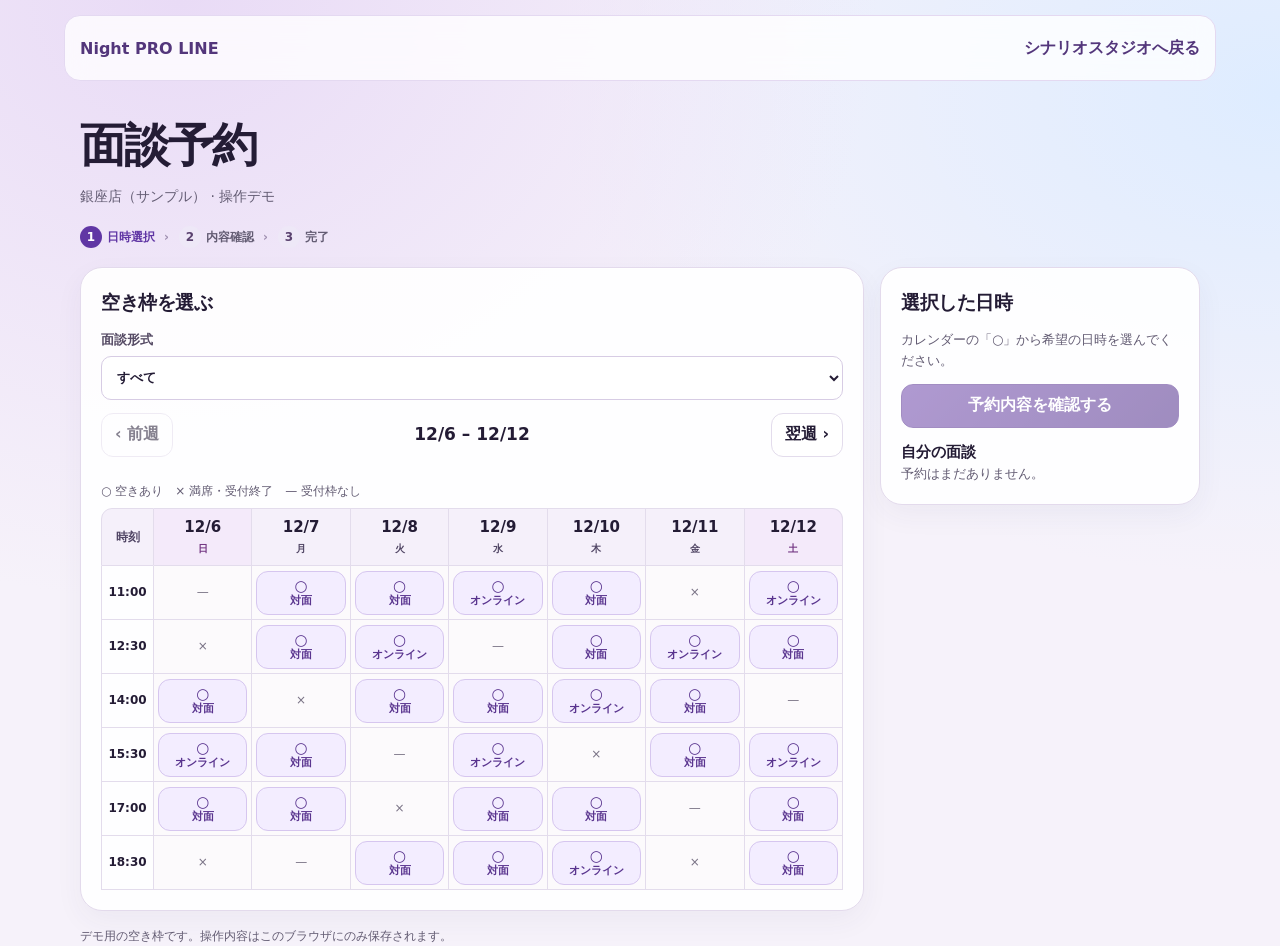
==== interview/index.html @ 4cc8f78d "Publish interactive interview calendar demo" ====
<!doctype html>
<html lang="ja">
<head>
<meta charset="utf-8"><meta name="viewport" content="width=device-width, initial-scale=1">
<title>面談予約 | Night PRO LINE</title>
<link rel="stylesheet" href="./calendar.css"><script type="module" src="./demo.mjs"></script>
</head>
<body class="interview-page">
<header class="interview-header"><a href="../">Night PRO LINE</a><a href="../">シナリオスタジオへ戻る</a></header>
<main id="interview" aria-busy="true"></main>
</body>
</html>
---- interview/calendar.css ----
.interview-app{--ink:#241c35;--muted:#635c73;--accent:#6036a4;--line:#e3dcec;--white:#ffffffed;max-width:1120px;margin:0 auto 64px;color:var(--ink);font-family:"Inter","Hiragino Sans","Yu Gothic",system-ui,sans-serif;line-height:1.55;text-align:left}
.interview-app *{box-sizing:border-box}
.interview-app [hidden]{display:none!important}
.interview-app h1,.interview-app h2,.interview-app h3,.interview-app p{margin:0}
.interview-app button,.interview-app input,.interview-app select{font:inherit;color:var(--ink)}
.interview-app button{cursor:pointer;min-height:44px;border-radius:12px;border:1px solid var(--line);background:#fff;padding:8px 13px;font-weight:650;box-shadow:none}
.interview-app button:disabled{cursor:default;opacity:.55}
.interview-app button:hover:not(:disabled){border-color:var(--accent);background:#f6efff}
.interview-app button.primary{background:linear-gradient(135deg,#7048ac,#52308c);border:1px solid #573292;color:white;font-weight:750}
.interview-app button.secondary{color:var(--accent)}
.interview-app :focus-visible{outline:3px solid #9c5acc;outline-offset:3px}
.interview-app .hero{display:block;padding:29px 0 18px}
.interview-app .hero h1{font-size:clamp(30px,5vw,46px);letter-spacing:-.045em;font-weight:790}
.interview-app .hero p{font-size:14px;margin-top:5px;color:var(--muted)}
.interview-app .flow{display:flex;gap:10px;align-items:center;padding:0;margin:0 0 19px;list-style:none;font-size:12px;color:var(--muted)}
.interview-app .flow li{display:flex;gap:5px;align-items:center;font-weight:650;white-space:nowrap}
.interview-app .flow li:not(:last-child)::after{content:"›";margin-left:4px;color:#9f8fb0}
.interview-app .flow b{height:22px;width:22px;border-radius:50%;display:grid;place-items:center;background:#eee8f7;color:#5a426f}
.interview-app .flow [aria-current]{color:var(--accent)}
.interview-app .flow [aria-current] b{background:var(--accent);color:#fff}
.interview-app .columns{display:grid;grid-template-columns:minmax(0,1fr) minmax(250px,320px);gap:16px;align-items:start}
.interview-app .box{border:1px solid #e3daec;border-radius:22px;padding:20px;background:var(--white);box-shadow:0 10px 28px #4334600d,inset 0 1px #fff;min-width:0}
.interview-app .box h2{font-size:19px;letter-spacing:-.02em}
.interview-app .box h3{font-size:15px}
.interview-app .box p{color:var(--muted);font-size:13px}
.interview-app .stack{display:grid;gap:13px}
.interview-app .weekbar{display:flex;align-items:center;justify-content:space-between;gap:8px;margin:0 0 12px}
.interview-app .weekbar button{flex:0 0 auto}
.interview-app .weekbar strong{font-size:clamp(13px,2vw,17px);text-align:center}
.interview-app .grid{border-collapse:separate;border-spacing:0;width:100%;table-layout:fixed;font-size:12px}
.interview-app .grid caption{text-align:left;color:var(--muted);margin-bottom:8px}
.interview-app .grid th,.interview-app .grid td{border:solid var(--line);border-width:0 1px 1px 0;text-align:center;padding:4px}
.interview-app .grid th:first-child{border-left-width:1px;width:53px}
.interview-app .grid thead th{border-top-width:1px;background:#f5f0fa;padding:7px 2px;color:#504564}
.interview-app .grid thead th:first-child{border-top-left-radius:11px}
.interview-app .grid thead th:last-child{border-top-right-radius:11px}
.interview-app .grid thead .weekend{background:#f4eafa;color:#713481}
.interview-app .grid time{display:block;font-size:15px;color:var(--ink)}
.interview-app .grid td{height:54px;color:#797285;background:#fcfafc}
.interview-app .grid td button{width:100%;border:1px solid #d6c6ef;background:#f3edff;color:#5a358f;padding:3px;font-size:11px;display:grid;place-content:center;line-height:1.2}
.interview-app .grid td button b{font-size:15px;line-height:1.1}
.interview-app .grid td button[aria-pressed=true],.interview-app .mobile-slots button[aria-pressed=true]{background:#63399c;color:#fff;border-color:#63399c}
.interview-app .mobile-calendar{display:none}
.interview-app .date-strip{display:grid;grid-template-columns:repeat(7,minmax(0,1fr));gap:3px;margin-bottom:12px}
.interview-app .date-strip button{min-width:0;line-height:1.15;padding:7px 1px;font-size:11px}
.interview-app .date-strip b{display:block;font-size:14px}
.interview-app .date-strip small{display:block;white-space:nowrap;font-size:9px;margin-top:4px}
.interview-app .date-strip [aria-pressed=true]{background:#643994;color:white;border-color:#643994}
.interview-app .mobile-slots{display:grid;grid-template-columns:repeat(2,minmax(0,1fr));gap:8px}
.interview-app .mobile-slots button{display:flex;gap:6px;align-items:center;justify-content:space-between;padding-inline:8px;font-weight:650}
.interview-app .slot-summary{border-inline-start:3px solid #a680c8;background:#f7f1fb;padding:10px 12px;border-radius:0 10px 10px 0;overflow-wrap:anywhere}
.interview-app .controls{display:flex;gap:7px;flex-wrap:wrap;align-items:center}
.interview-app label.field{display:grid;gap:5px;color:#544963;font-size:13px;font-weight:650}
.interview-app input,.interview-app select{width:100%;border:1px solid #d7cce4;border-radius:10px;padding:9px 11px;min-height:44px;background:#fff}
.interview-app .notice{padding:10px 12px;border:1px solid #e1cbaa;background:#fff4df;border-radius:10px;color:#653d13;margin-bottom:13px;font-size:14px}
.interview-app .success{display:inline-flex;color:#215c47;background:#e5f5ed;padding:4px 10px;border-radius:999px;font-weight:750;font-size:13px;align-self:start}
.interview-app .small{color:var(--muted);font-size:12px}
.interview-app .record{padding:12px 0;border-top:1px solid var(--line)}
.interview-app .record:first-of-type{border-top:0}
.interview-app .wrap{white-space:pre-line;overflow-wrap:anywhere}
.interview-app .visually-hidden{position:absolute;width:1px;height:1px;overflow:hidden;clip-path:inset(50%);white-space:nowrap}
.interview-app footer{color:var(--muted);font-size:12px;padding:16px 0 0}
body.interview-page{margin:0;background:radial-gradient(ellipse at 14% 0,#e9dbf6 0,transparent 45%),radial-gradient(ellipse at 100% 10%,#deecff 0,transparent 40%),#f6f2fa;color:#241c35}
.interview-page #interview{width:min(1120px,calc(100% - 40px));margin:auto}
.interview-page .interview-header{width:min(1120px,calc(100% - 40px));margin:15px auto 0;padding:10px 15px;border:1px solid #e4d9f1;border-radius:16px;background:#ffffffc9;backdrop-filter:blur(14px);display:flex;justify-content:space-between;gap:10px;align-items:center;font-family:system-ui,sans-serif}
.interview-header a{color:#53367b;font-weight:750;text-decoration:none;min-height:44px;display:flex;align-items:center}
body.has-interviews main.auth{max-width:min(1120px,calc(100vw - 30px))}
@media(max-width:760px){.interview-app .columns{grid-template-columns:1fr;gap:10px}.interview-app .box{padding:13px;border-radius:16px}.interview-app .desktop-calendar{display:none}.interview-app .mobile-calendar{display:block}.interview-app .hero{padding:19px 0 12px}.interview-page #interview,.interview-page .interview-header{width:calc(100% - 24px)}}

.interview-app input.inline-check{width:auto;min-height:0}
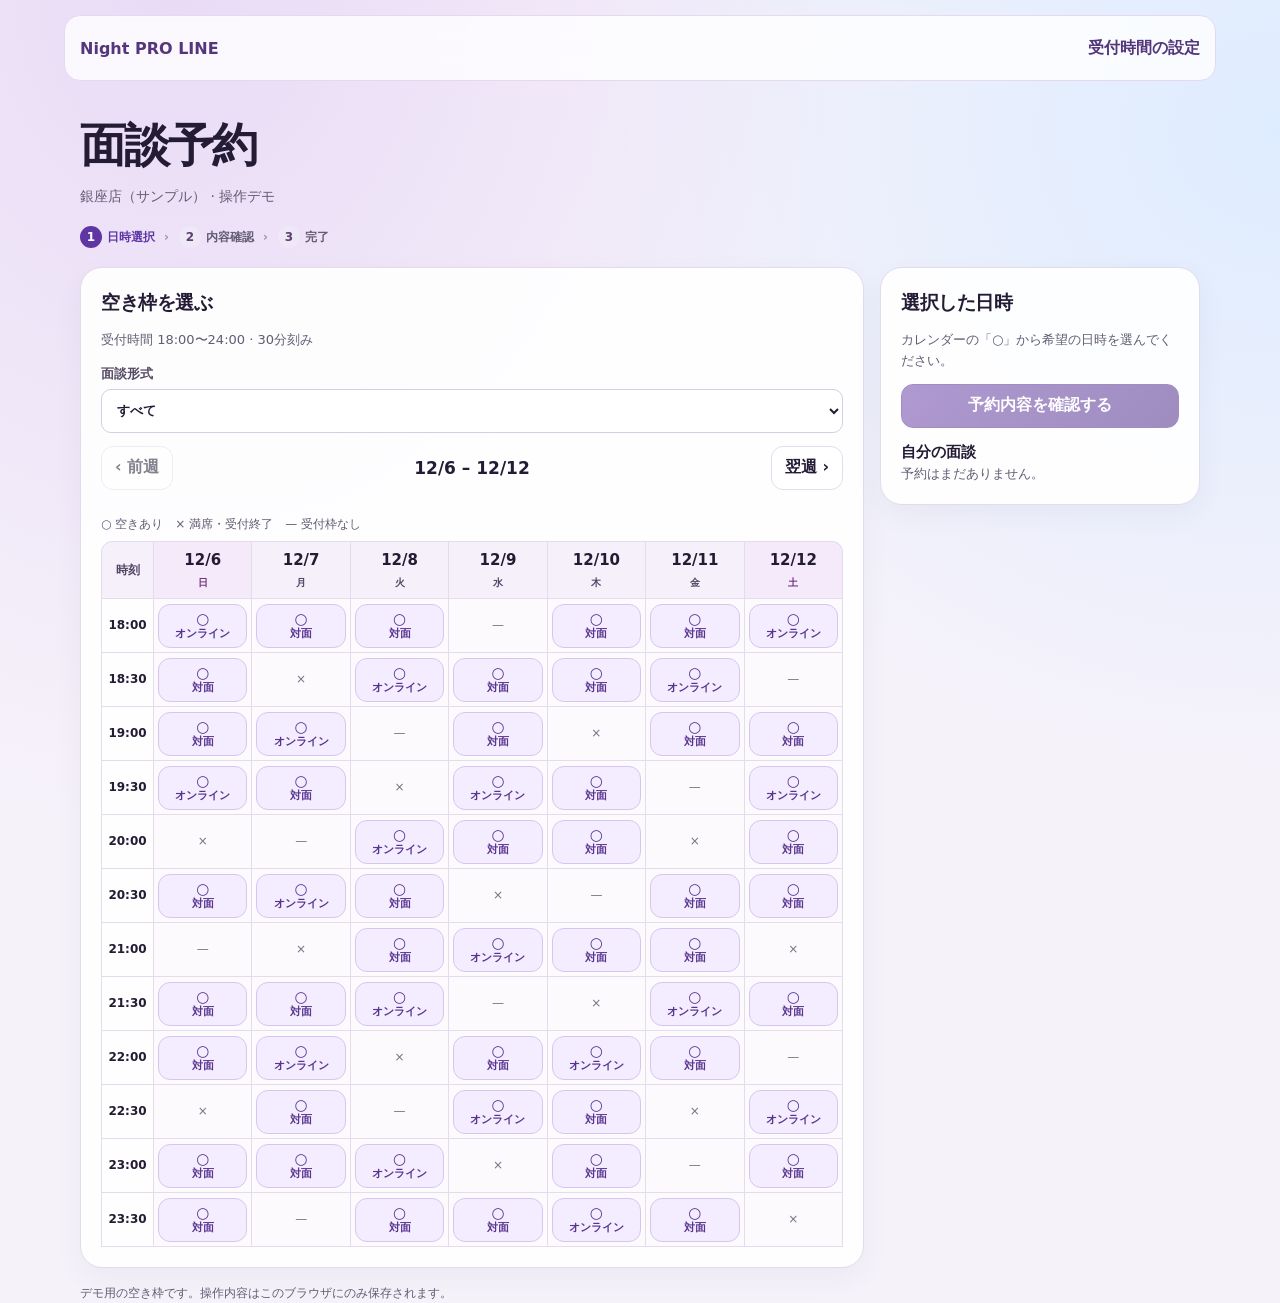
==== commit c331156b: "Show evening interview hours and editable demo settings" ====
--- a/interview/index.html
+++ b/interview/index.html
@@ -6,7 +6,7 @@
 <link rel="stylesheet" href="./calendar.css"><script type="module" src="./demo.mjs"></script>
 </head>
 <body class="interview-page">
-<header class="interview-header"><a href="../">Night PRO LINE</a><a href="../">シナリオスタジオへ戻る</a></header>
+<header class="interview-header"><a href="../">Night PRO LINE</a><a href="./hours.html">受付時間の設定</a></header>
 <main id="interview" aria-busy="true"></main>
 </body>
 </html>
--- a/interview/calendar.css
+++ b/interview/calendar.css
@@ -68,3 +68,6 @@
 @media(max-width:760px){.interview-app .columns{grid-template-columns:1fr;gap:10px}.interview-app .box{padding:13px;border-radius:16px}.interview-app .desktop-calendar{display:none}.interview-app .mobile-calendar{display:block}.interview-app .hero{padding:19px 0 12px}.interview-page #interview,.interview-page .interview-header{width:calc(100% - 24px)}}
 
 .interview-app input.inline-check{width:auto;min-height:0}
+.interview-app .time-fields{display:grid;grid-template-columns:1fr 1fr;gap:10px}
+.interview-app .mobile-slots button:disabled{background:#f4f0f7;color:#655d72;opacity:1}
+.interview-app .mobile-slots button span{font-size:11px}
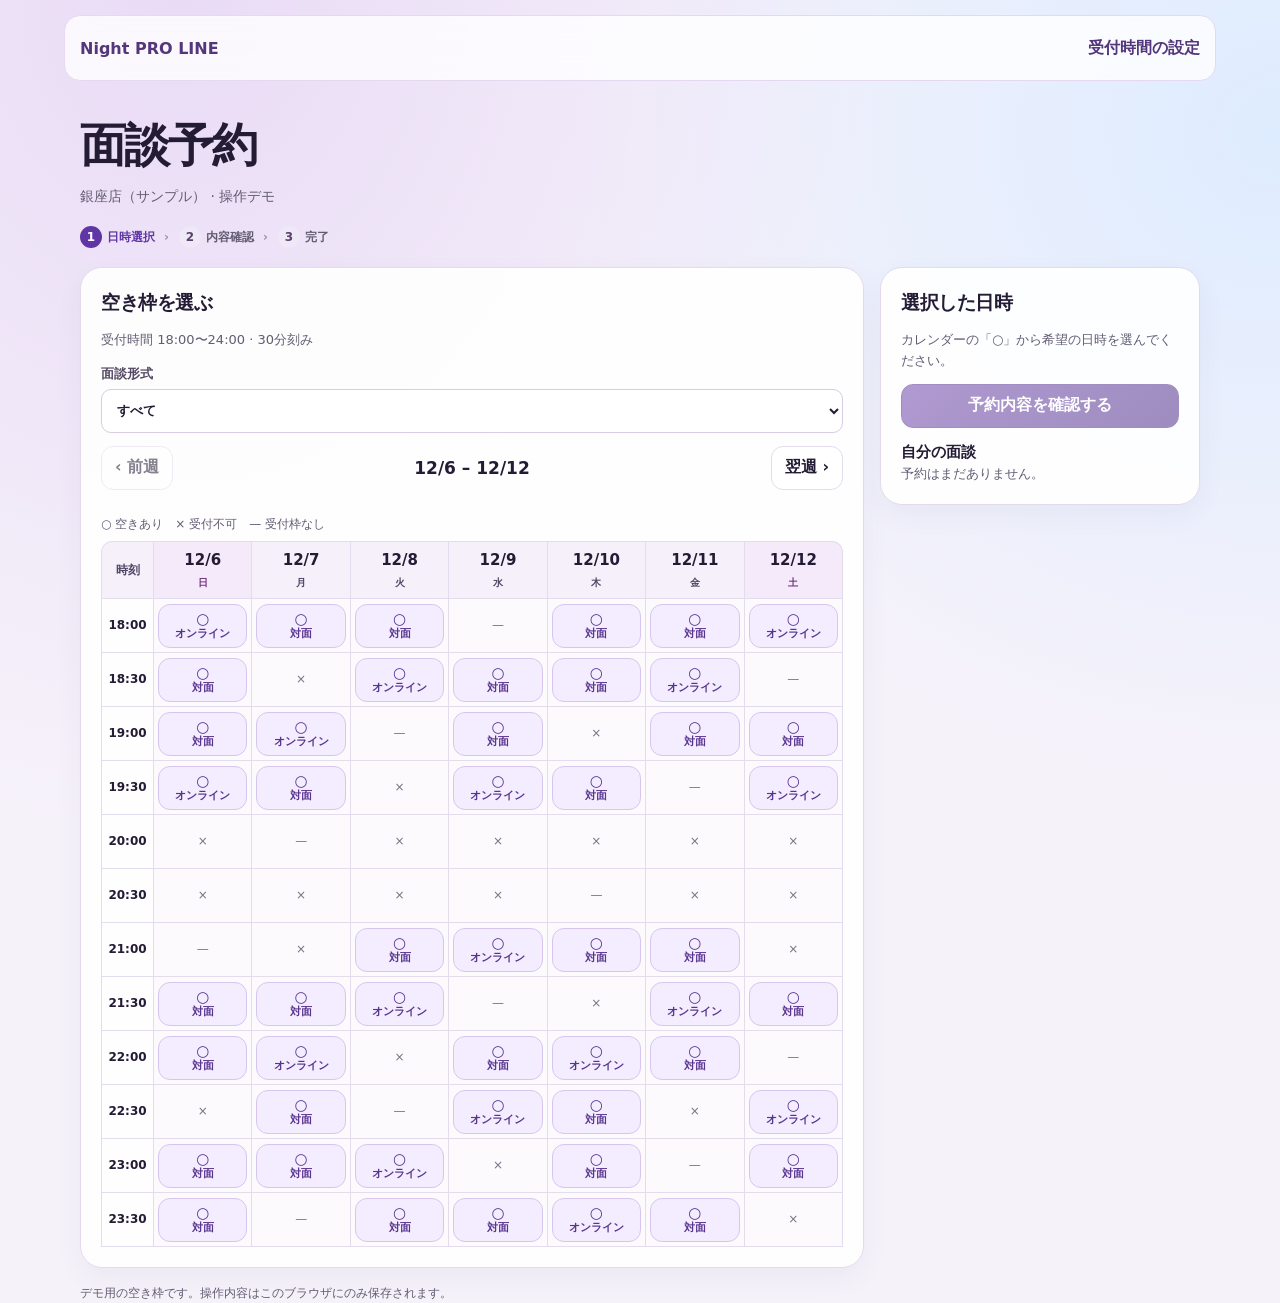
==== commit 308eeadd: "Demonstrate Calendar conflicts and interview blackout periods" ====
--- a/interview/index.html
+++ b/interview/index.html
@@ -3,7 +3,7 @@
 <head>
 <meta charset="utf-8"><meta name="viewport" content="width=device-width, initial-scale=1">
 <title>面談予約 | Night PRO LINE</title>
-<link rel="stylesheet" href="./calendar.css"><script type="module" src="./demo.mjs"></script>
+<link rel="stylesheet" href="./calendar.css?v=3"><script type="module" src="./demo.mjs?v=3"></script>
 </head>
 <body class="interview-page">
 <header class="interview-header"><a href="../">Night PRO LINE</a><a href="./hours.html">受付時間の設定</a></header>
--- a/interview/calendar.css
+++ b/interview/calendar.css
@@ -71,3 +71,6 @@
 .interview-app .time-fields{display:grid;grid-template-columns:1fr 1fr;gap:10px}
 .interview-app .mobile-slots button:disabled{background:#f4f0f7;color:#655d72;opacity:1}
 .interview-app .mobile-slots button span{font-size:11px}
+.interview-app .demo-availability-status{color:#563284;font-size:14px;font-weight:650}
+.interview-app .demo-availability-status:not(:empty){padding:12px 0}
+.interview-app .demo-availability-status:empty{height:16px}
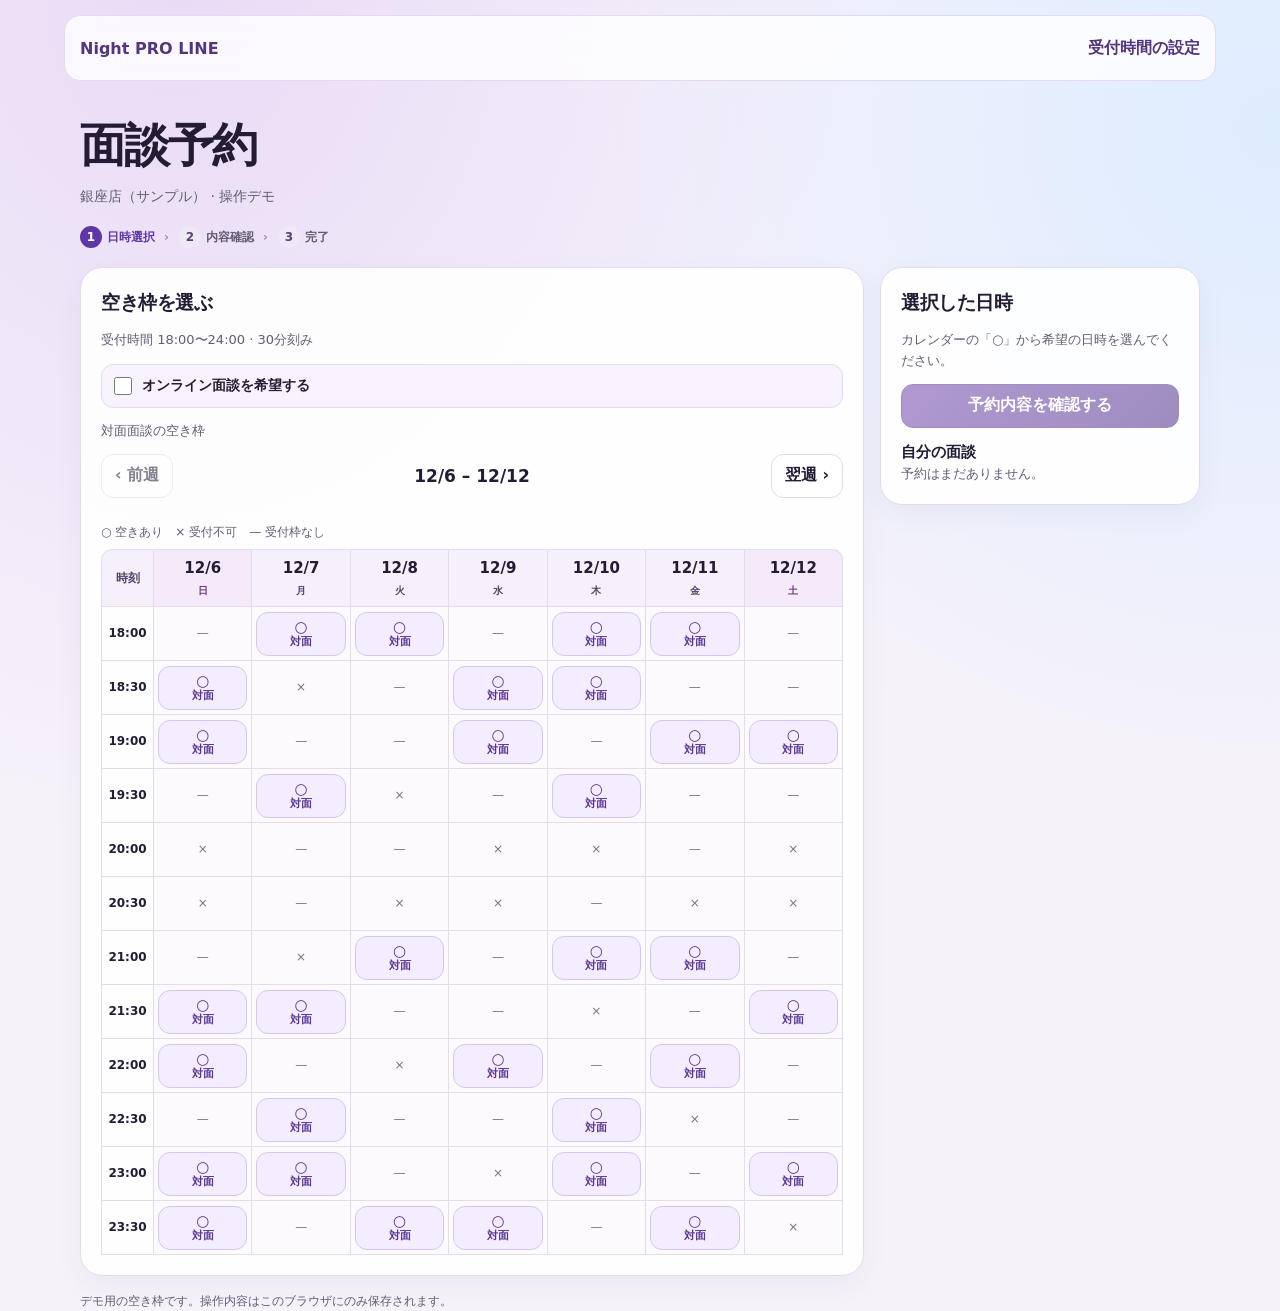
==== commit b208e086: "Default the interview demo to in-person appointments" ====
--- a/interview/index.html
+++ b/interview/index.html
@@ -3,7 +3,7 @@
 <head>
 <meta charset="utf-8"><meta name="viewport" content="width=device-width, initial-scale=1">
 <title>面談予約 | Night PRO LINE</title>
-<link rel="stylesheet" href="./calendar.css?v=3"><script type="module" src="./demo.mjs?v=3"></script>
+<link rel="stylesheet" href="./calendar.css?v=4"><script type="module" src="./demo.mjs?v=4"></script>
 </head>
 <body class="interview-page">
 <header class="interview-header"><a href="../">Night PRO LINE</a><a href="./hours.html">受付時間の設定</a></header>
--- a/interview/calendar.css
+++ b/interview/calendar.css
@@ -74,3 +74,5 @@
 .interview-app .demo-availability-status{color:#563284;font-size:14px;font-weight:650}
 .interview-app .demo-availability-status:not(:empty){padding:12px 0}
 .interview-app .demo-availability-status:empty{height:16px}
+.interview-app .interview-option{display:flex;align-items:center;gap:10px;min-height:44px;padding:8px 12px;border:1px solid var(--line);border-radius:12px;background:#f7f2fb;color:var(--ink);font-size:14px;font-weight:650;cursor:pointer}
+.interview-app .interview-option input{width:18px;height:18px;min-height:0;margin:0;padding:0;flex:0 0 auto;accent-color:var(--accent)}
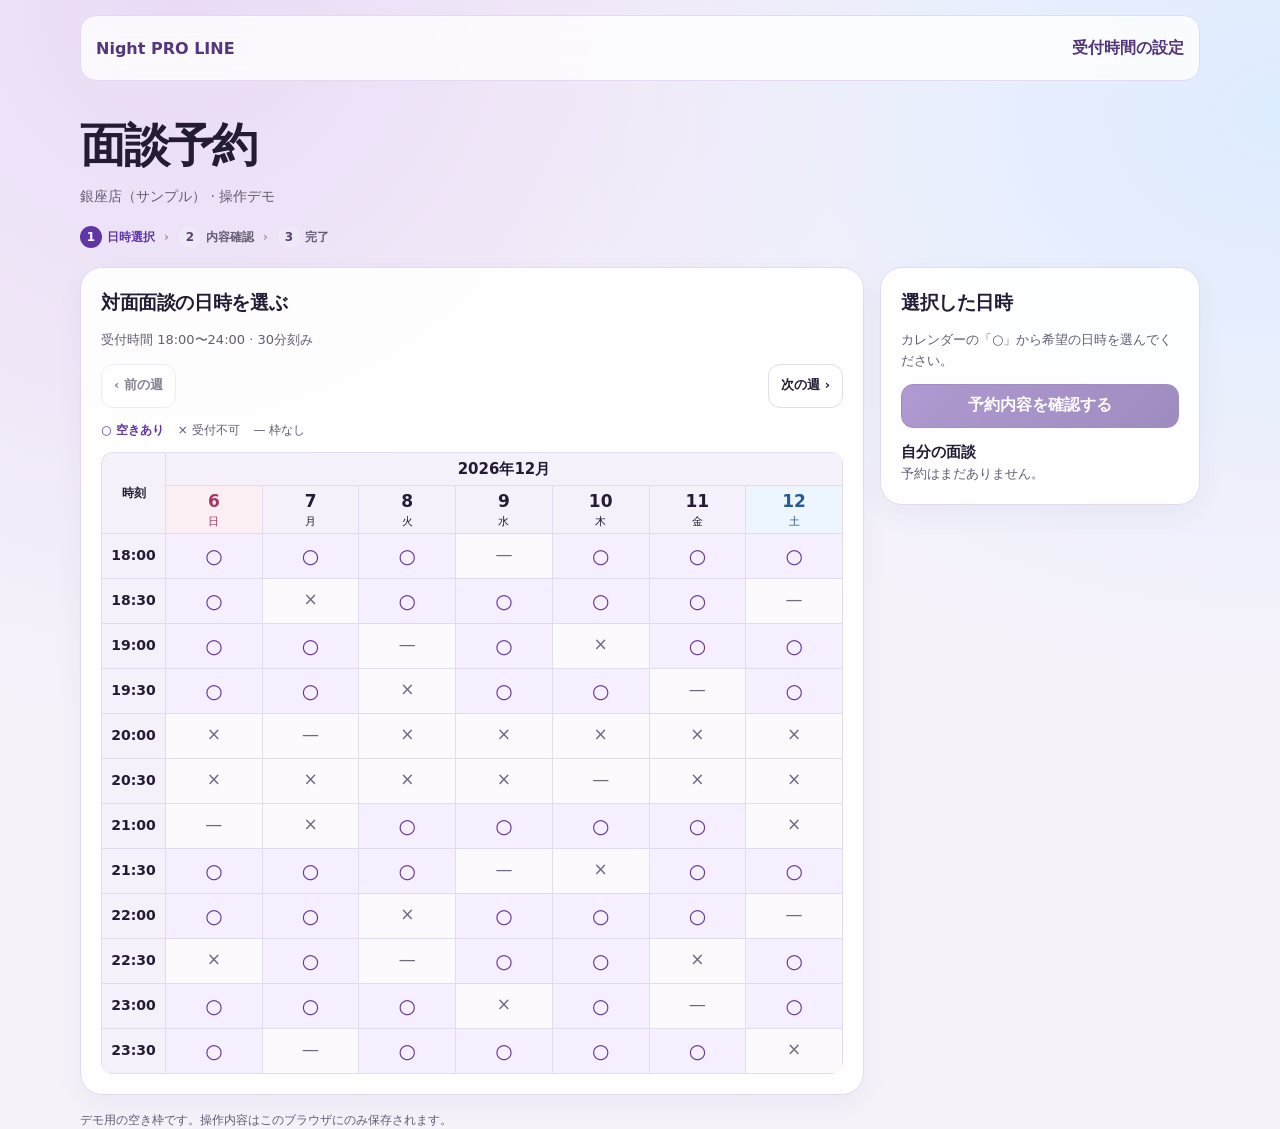
==== commit 8a5d975e: "Fit interview availability into a weekly calendar on mobile" ====
--- a/interview/index.html
+++ b/interview/index.html
@@ -3,7 +3,7 @@
 <head>
 <meta charset="utf-8"><meta name="viewport" content="width=device-width, initial-scale=1">
 <title>面談予約 | Night PRO LINE</title>
-<link rel="stylesheet" href="./calendar.css?v=4"><script type="module" src="./demo.mjs?v=4"></script>
+<link rel="stylesheet" href="./calendar.css?v=5"><script type="module" src="./demo.mjs?v=5"></script>
 </head>
 <body class="interview-page">
 <header class="interview-header"><a href="../">Night PRO LINE</a><a href="./hours.html">受付時間の設定</a></header>
--- a/interview/calendar.css
+++ b/interview/calendar.css
@@ -9,7 +9,7 @@
 .interview-app button.primary{background:linear-gradient(135deg,#7048ac,#52308c);border:1px solid #573292;color:white;font-weight:750}
 .interview-app button.secondary{color:var(--accent)}
 .interview-app :focus-visible{outline:3px solid #9c5acc;outline-offset:3px}
-.interview-app .hero{display:block;padding:29px 0 18px}
+.interview-app .hero{display:block;padding:29px 0 18px;background:transparent;color:var(--ink)}
 .interview-app .hero h1{font-size:clamp(30px,5vw,46px);letter-spacing:-.045em;font-weight:790}
 .interview-app .hero p{font-size:14px;margin-top:5px;color:var(--muted)}
 .interview-app .flow{display:flex;gap:10px;align-items:center;padding:0;margin:0 0 19px;list-style:none;font-size:12px;color:var(--muted)}
@@ -24,30 +24,29 @@
 .interview-app .box h3{font-size:15px}
 .interview-app .box p{color:var(--muted);font-size:13px}
 .interview-app .stack{display:grid;gap:13px}
-.interview-app .weekbar{display:flex;align-items:center;justify-content:space-between;gap:8px;margin:0 0 12px}
-.interview-app .weekbar button{flex:0 0 auto}
-.interview-app .weekbar strong{font-size:clamp(13px,2vw,17px);text-align:center}
-.interview-app .grid{border-collapse:separate;border-spacing:0;width:100%;table-layout:fixed;font-size:12px}
-.interview-app .grid caption{text-align:left;color:var(--muted);margin-bottom:8px}
-.interview-app .grid th,.interview-app .grid td{border:solid var(--line);border-width:0 1px 1px 0;text-align:center;padding:4px}
-.interview-app .grid th:first-child{border-left-width:1px;width:53px}
-.interview-app .grid thead th{border-top-width:1px;background:#f5f0fa;padding:7px 2px;color:#504564}
-.interview-app .grid thead th:first-child{border-top-left-radius:11px}
-.interview-app .grid thead th:last-child{border-top-right-radius:11px}
-.interview-app .grid thead .weekend{background:#f4eafa;color:#713481}
-.interview-app .grid time{display:block;font-size:15px;color:var(--ink)}
-.interview-app .grid td{height:54px;color:#797285;background:#fcfafc}
-.interview-app .grid td button{width:100%;border:1px solid #d6c6ef;background:#f3edff;color:#5a358f;padding:3px;font-size:11px;display:grid;place-content:center;line-height:1.2}
-.interview-app .grid td button b{font-size:15px;line-height:1.1}
-.interview-app .grid td button[aria-pressed=true],.interview-app .mobile-slots button[aria-pressed=true]{background:#63399c;color:#fff;border-color:#63399c}
-.interview-app .mobile-calendar{display:none}
-.interview-app .date-strip{display:grid;grid-template-columns:repeat(7,minmax(0,1fr));gap:3px;margin-bottom:12px}
-.interview-app .date-strip button{min-width:0;line-height:1.15;padding:7px 1px;font-size:11px}
-.interview-app .date-strip b{display:block;font-size:14px}
-.interview-app .date-strip small{display:block;white-space:nowrap;font-size:9px;margin-top:4px}
-.interview-app .date-strip [aria-pressed=true]{background:#643994;color:white;border-color:#643994}
-.interview-app .mobile-slots{display:grid;grid-template-columns:repeat(2,minmax(0,1fr));gap:8px}
-.interview-app .mobile-slots button{display:flex;gap:6px;align-items:center;justify-content:space-between;padding-inline:8px;font-weight:650}
+.interview-app .weekbar{display:flex;align-items:center;justify-content:space-between;gap:8px}
+.interview-app .weekbar button{padding:7px 12px;font-size:13px;white-space:nowrap}
+.interview-app .calendar-legend{display:flex;flex-wrap:wrap;gap:4px 14px;margin:0;padding:0;list-style:none;font-size:12px;color:var(--muted)}
+.interview-app .calendar-legend .available{color:var(--accent);font-weight:700}
+.interview-app .weekly-calendar{display:table;width:100%;table-layout:fixed;border-collapse:separate;border-spacing:0;border:solid var(--line);border-width:1px 0 0 1px;border-radius:12px;overflow:hidden;text-align:center;font-variant-numeric:tabular-nums}
+.interview-app .calendar-time-col{width:clamp(44px,13vw,64px)}
+.interview-app .weekly-calendar th,.interview-app .weekly-calendar td{border:solid var(--line);border-width:0 1px 1px 0;padding:0;vertical-align:middle}
+.interview-app .weekly-calendar thead th{background:#f5f0fa;padding:5px 1px;font-weight:700;line-height:1.2}
+.interview-app .weekly-calendar .calendar-month{font-size:clamp(12px,3vw,15px);padding-block:7px}
+.interview-app .weekly-calendar .calendar-time-heading{font-size:12px}
+.interview-app .weekly-calendar thead time{display:block;font-size:clamp(13px,3.6vw,17px);font-weight:750}
+.interview-app .weekly-calendar thead small{display:block;margin-top:3px;font-size:11px;font-weight:500}
+.interview-app .weekly-calendar .saturday{background:#edf5ff;color:#285b96}
+.interview-app .weekly-calendar .sunday{background:#fceff4;color:#a13864}
+.interview-app .weekly-calendar tbody th{background:#f5f0fa;font-size:clamp(11px,3.1vw,14px);white-space:nowrap}
+.interview-app .weekly-calendar td{height:45px;background:#fcfafc}
+.interview-app .weekly-calendar td.has-open-slot{background:#f5efff}
+.interview-app .calendar-marker{color:#736782;font-size:17px;line-height:1}
+.interview-app .calendar-slot{display:grid;place-content:center;gap:2px;width:100%;min-width:0;padding:2px 0;border:0;border-radius:0;background:transparent;color:#653997;font-size:20px;line-height:1}
+.interview-app .calendar-slot small{display:block;font-size:10px}
+.interview-app .calendar-slot + .calendar-slot{border-top:1px solid var(--line)}
+.interview-app .calendar-slot:focus-visible{outline-offset:-3px}
+.interview-app .calendar-slot[aria-pressed=true],.interview-app .calendar-slot[aria-pressed=true]:hover:not(:disabled){background:var(--accent);color:#fff}
 .interview-app .slot-summary{border-inline-start:3px solid #a680c8;background:#f7f1fb;padding:10px 12px;border-radius:0 10px 10px 0;overflow-wrap:anywhere}
 .interview-app .controls{display:flex;gap:7px;flex-wrap:wrap;align-items:center}
 .interview-app label.field{display:grid;gap:5px;color:#544963;font-size:13px;font-weight:650}
@@ -62,17 +61,22 @@
 .interview-app footer{color:var(--muted);font-size:12px;padding:16px 0 0}
 body.interview-page{margin:0;background:radial-gradient(ellipse at 14% 0,#e9dbf6 0,transparent 45%),radial-gradient(ellipse at 100% 10%,#deecff 0,transparent 40%),#f6f2fa;color:#241c35}
 .interview-page #interview{width:min(1120px,calc(100% - 40px));margin:auto}
-.interview-page .interview-header{width:min(1120px,calc(100% - 40px));margin:15px auto 0;padding:10px 15px;border:1px solid #e4d9f1;border-radius:16px;background:#ffffffc9;backdrop-filter:blur(14px);display:flex;justify-content:space-between;gap:10px;align-items:center;font-family:system-ui,sans-serif}
+.interview-page .interview-header{box-sizing:border-box;width:min(1120px,calc(100% - 40px));margin:15px auto 0;padding:10px 15px;border:1px solid #e4d9f1;border-radius:16px;background:#ffffffc9;backdrop-filter:blur(14px);display:flex;justify-content:space-between;gap:10px;align-items:center;font-family:system-ui,sans-serif}
 .interview-header a{color:#53367b;font-weight:750;text-decoration:none;min-height:44px;display:flex;align-items:center}
-body.has-interviews main.auth{max-width:min(1120px,calc(100vw - 30px))}
-@media(max-width:760px){.interview-app .columns{grid-template-columns:1fr;gap:10px}.interview-app .box{padding:13px;border-radius:16px}.interview-app .desktop-calendar{display:none}.interview-app .mobile-calendar{display:block}.interview-app .hero{padding:19px 0 12px}.interview-page #interview,.interview-page .interview-header{width:calc(100% - 24px)}}
+body.has-interviews main.auth{max-width:min(1120px,calc(100% - 30px))}
+@media(max-width:760px){
+  .interview-app .columns{grid-template-columns:minmax(0,1fr);gap:10px}
+  .interview-app .box{padding:13px;border-radius:16px}
+  .interview-app .calendar-panel{padding:11px;gap:10px}
+  .interview-app .hero{padding:19px 0 12px}
+  .interview-app .interview-review{width:100%}
+  .interview-page #interview,.interview-page .interview-header{width:calc(100% - 16px)}
+  body.has-interviews main.auth{max-width:calc(100% - 16px);padding-inline:7px}
+}
 
 .interview-app input.inline-check{width:auto;min-height:0}
 .interview-app .time-fields{display:grid;grid-template-columns:1fr 1fr;gap:10px}
-.interview-app .mobile-slots button:disabled{background:#f4f0f7;color:#655d72;opacity:1}
-.interview-app .mobile-slots button span{font-size:11px}
+
 .interview-app .demo-availability-status{color:#563284;font-size:14px;font-weight:650}
 .interview-app .demo-availability-status:not(:empty){padding:12px 0}
 .interview-app .demo-availability-status:empty{height:16px}
-.interview-app .interview-option{display:flex;align-items:center;gap:10px;min-height:44px;padding:8px 12px;border:1px solid var(--line);border-radius:12px;background:#f7f2fb;color:var(--ink);font-size:14px;font-weight:650;cursor:pointer}
-.interview-app .interview-option input{width:18px;height:18px;min-height:0;margin:0;padding:0;flex:0 0 auto;accent-color:var(--accent)}
